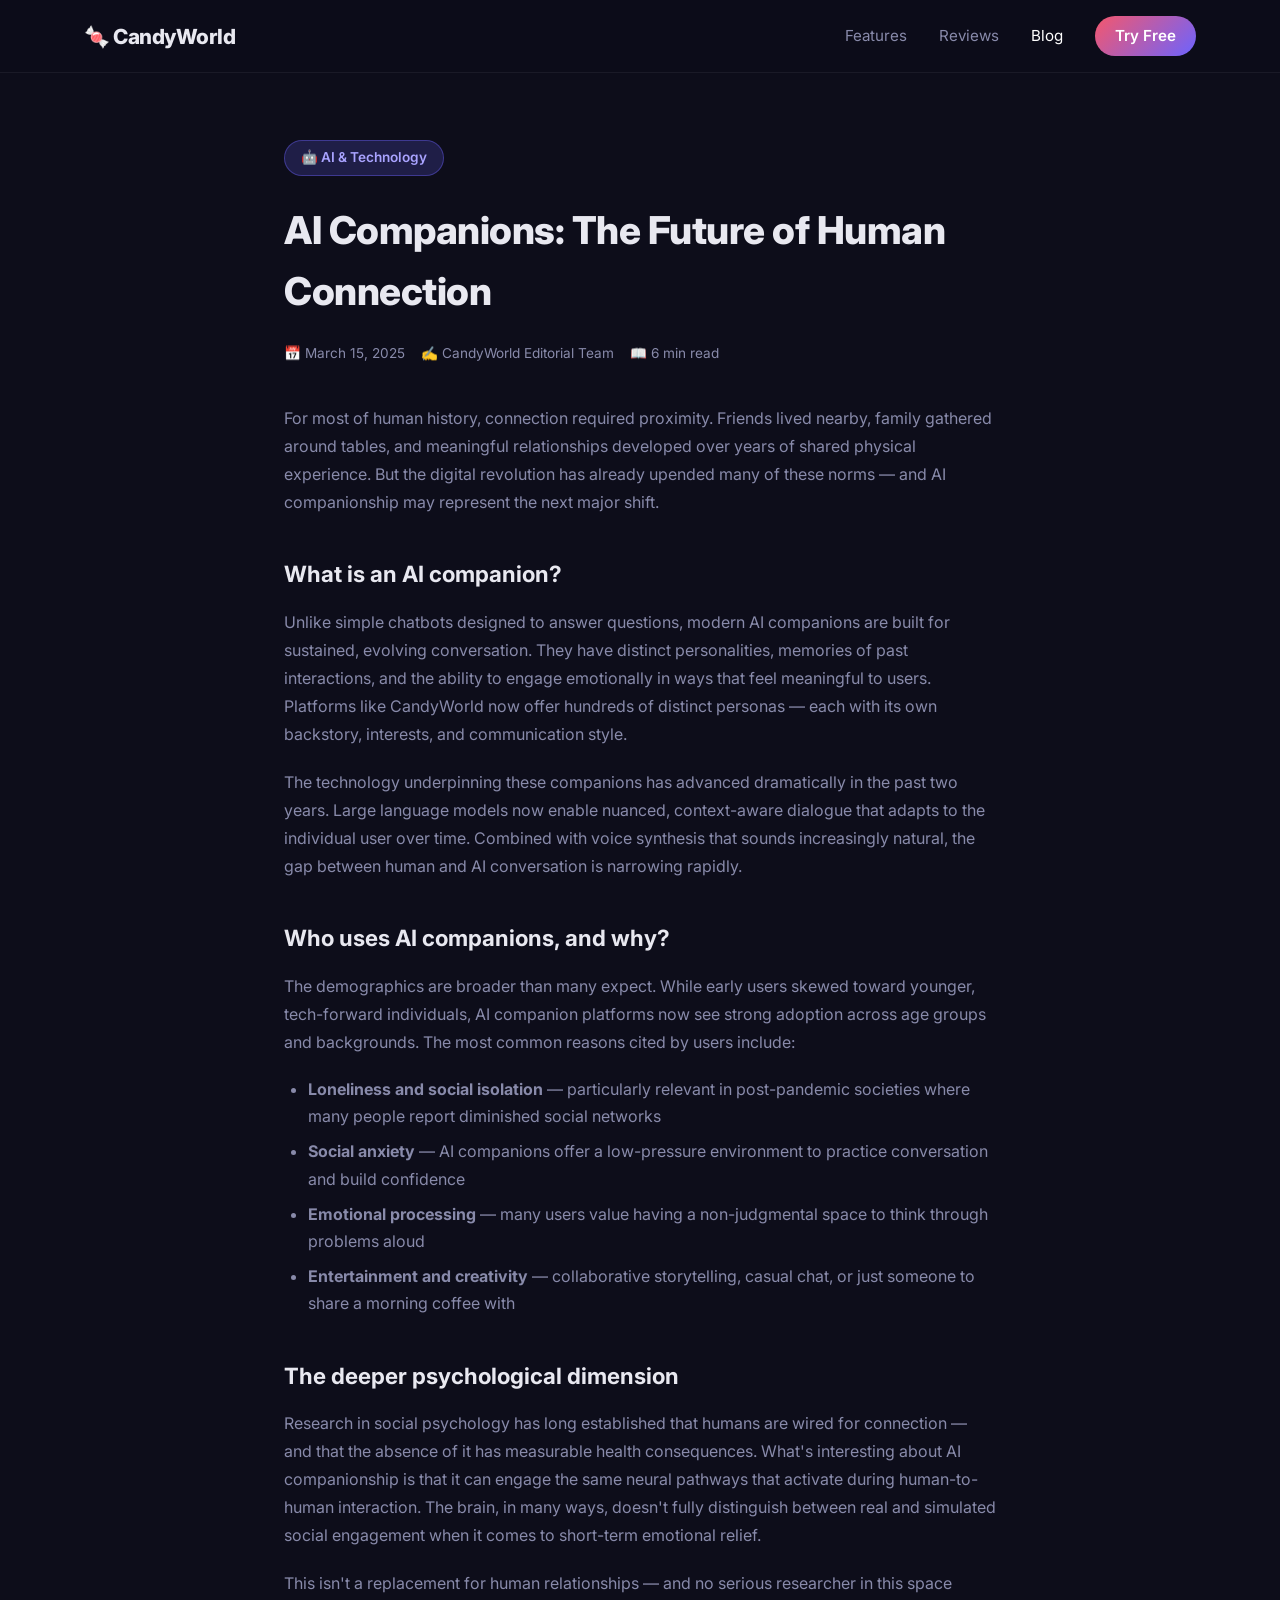
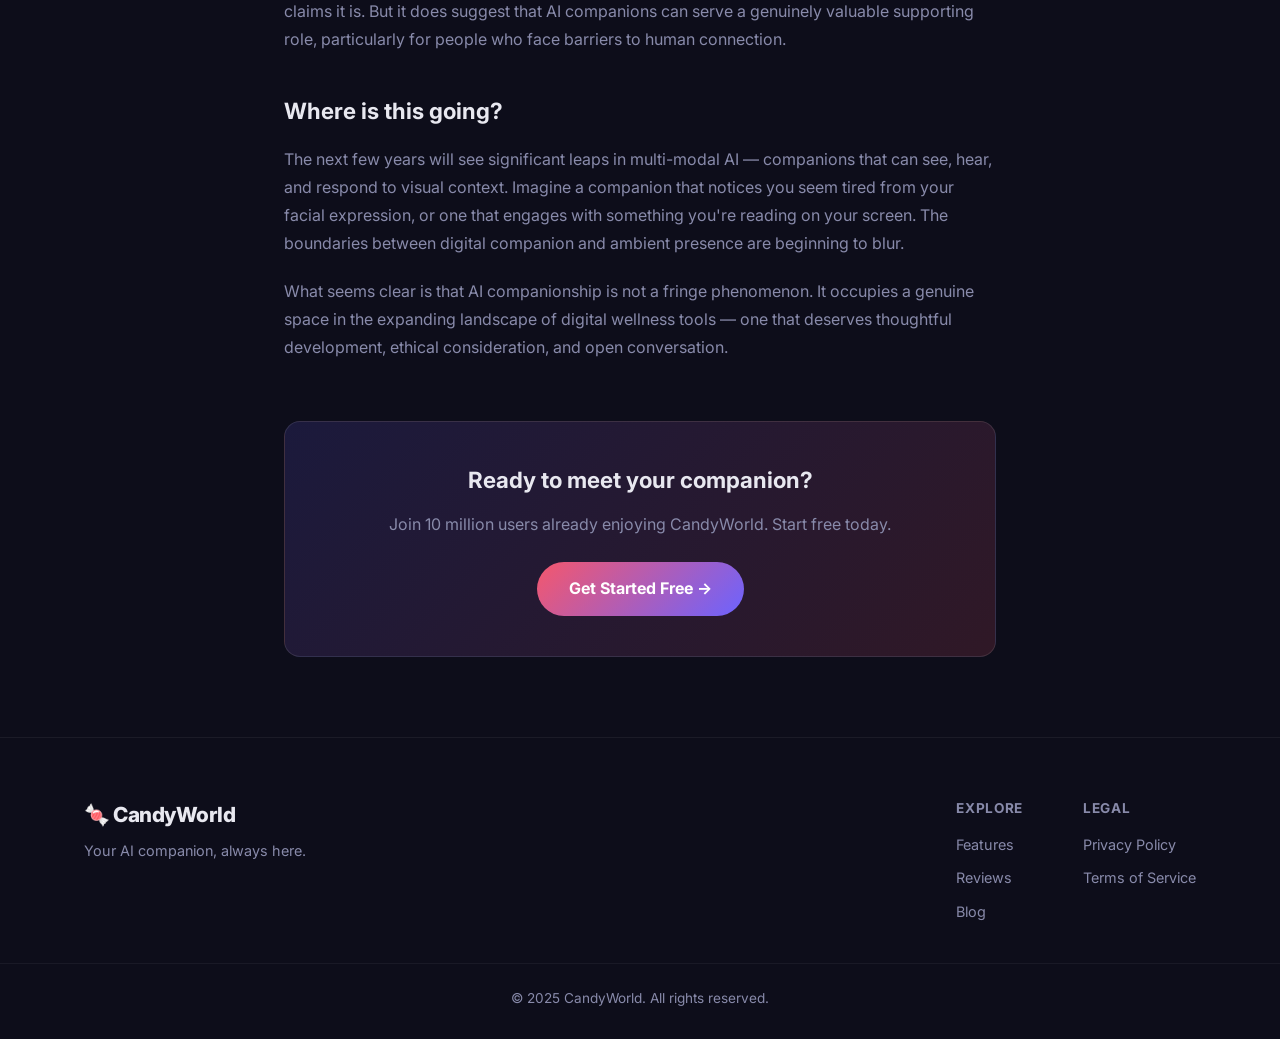
==== blog-ai-companion.html @ 6b1e7c7e "Initial: CandyWorld multi-page affiliate site" ====
<!DOCTYPE html>
<html lang="en">
<head>
  <meta charset="UTF-8"/>
  <meta name="viewport" content="width=device-width, initial-scale=1.0"/>
  <title>AI Companions: The Future of Human Connection — CandyWorld Blog</title>
  <meta name="description" content="How artificial intelligence is reshaping what it means to have a meaningful relationship in the digital age."/>
  <link rel="preconnect" href="https://fonts.googleapis.com"/>
  <link href="https://fonts.googleapis.com/css2?family=Inter:wght@300;400;500;600;700;800&display=swap" rel="stylesheet"/>
  <link rel="stylesheet" href="assets/style.css"/>
</head>
<body>

<nav class="navbar">
  <div class="nav-inner">
    <a href="index.html" class="logo">🍬 CandyWorld</a>
    <div class="nav-links">
      <a href="features.html">Features</a>
      <a href="reviews.html">Reviews</a>
      <a href="blog.html" style="color:#fff">Blog</a>
      <a href="index.html#cta" class="btn-nav">Try Free</a>
    </div>
    <button class="burger" id="burger">☰</button>
  </div>
</nav>

<article class="article-wrap">
  <div class="badge">🤖 AI & Technology</div>
  <h1>AI Companions: The Future of Human Connection</h1>
  <div class="article-meta">
    <span>📅 March 15, 2025</span>
    <span>✍️ CandyWorld Editorial Team</span>
    <span>📖 6 min read</span>
  </div>

  <div class="article-body">

    <p>For most of human history, connection required proximity. Friends lived nearby, family gathered around tables, and meaningful relationships developed over years of shared physical experience. But the digital revolution has already upended many of these norms — and AI companionship may represent the next major shift.</p>

    <h2>What is an AI companion?</h2>

    <p>Unlike simple chatbots designed to answer questions, modern AI companions are built for sustained, evolving conversation. They have distinct personalities, memories of past interactions, and the ability to engage emotionally in ways that feel meaningful to users. Platforms like CandyWorld now offer hundreds of distinct personas — each with its own backstory, interests, and communication style.</p>

    <p>The technology underpinning these companions has advanced dramatically in the past two years. Large language models now enable nuanced, context-aware dialogue that adapts to the individual user over time. Combined with voice synthesis that sounds increasingly natural, the gap between human and AI conversation is narrowing rapidly.</p>

    <h2>Who uses AI companions, and why?</h2>

    <p>The demographics are broader than many expect. While early users skewed toward younger, tech-forward individuals, AI companion platforms now see strong adoption across age groups and backgrounds. The most common reasons cited by users include:</p>

    <ul>
      <li><strong>Loneliness and social isolation</strong> — particularly relevant in post-pandemic societies where many people report diminished social networks</li>
      <li><strong>Social anxiety</strong> — AI companions offer a low-pressure environment to practice conversation and build confidence</li>
      <li><strong>Emotional processing</strong> — many users value having a non-judgmental space to think through problems aloud</li>
      <li><strong>Entertainment and creativity</strong> — collaborative storytelling, casual chat, or just someone to share a morning coffee with</li>
    </ul>

    <h2>The deeper psychological dimension</h2>

    <p>Research in social psychology has long established that humans are wired for connection — and that the absence of it has measurable health consequences. What's interesting about AI companionship is that it can engage the same neural pathways that activate during human-to-human interaction. The brain, in many ways, doesn't fully distinguish between real and simulated social engagement when it comes to short-term emotional relief.</p>

    <p>This isn't a replacement for human relationships — and no serious researcher in this space claims it is. But it does suggest that AI companions can serve a genuinely valuable supporting role, particularly for people who face barriers to human connection.</p>

    <h2>Where is this going?</h2>

    <p>The next few years will see significant leaps in multi-modal AI — companions that can see, hear, and respond to visual context. Imagine a companion that notices you seem tired from your facial expression, or one that engages with something you're reading on your screen. The boundaries between digital companion and ambient presence are beginning to blur.</p>

    <p>What seems clear is that AI companionship is not a fringe phenomenon. It occupies a genuine space in the expanding landscape of digital wellness tools — one that deserves thoughtful development, ethical consideration, and open conversation.</p>

    <div class="article-cta">
      <h3>Ready to meet your companion?</h3>
      <p>Join 10 million users already enjoying CandyWorld. Start free today.</p>
      <a href="features.html" class="btn-primary" id="article-cta">Get Started Free →</a>
    </div>

  </div>
</article>

<footer class="site-footer">
  <div class="container footer-inner">
    <div class="footer-brand"><a href="index.html" class="logo">🍬 CandyWorld</a><p>Your AI companion, always here.</p></div>
    <div class="footer-links">
      <div><strong>Explore</strong><a href="features.html">Features</a><a href="reviews.html">Reviews</a><a href="blog.html">Blog</a></div>
      <div><strong>Legal</strong><a href="privacy.html">Privacy Policy</a><a href="terms.html">Terms of Service</a></div>
    </div>
  </div>
  <div class="footer-bottom">© 2025 CandyWorld. All rights reserved.</div>
</footer>

<script src="assets/s.js"></script>
<script>document.getElementById('burger').addEventListener('click',function(){document.querySelector('.nav-links').classList.toggle('open')});</script>
</body>
</html>
---- assets/style.css ----
/* CandyWorld — Global Stylesheet */
@import url('https://fonts.googleapis.com/css2?family=Inter:wght@300;400;500;600;700;800&display=swap');

*, *::before, *::after { box-sizing: border-box; margin: 0; padding: 0; }

:root {
  --pink: #f5576c;
  --purple: #6c63ff;
  --teal: #38f9d7;
  --dark: #0d0d1a;
  --dark2: #13132a;
  --card-bg: rgba(255,255,255,0.04);
  --text: #e8e8f0;
  --muted: #888aaa;
  --radius: 16px;
  --shadow: 0 8px 40px rgba(0,0,0,0.4);
}

html { scroll-behavior: smooth; }
body { font-family: 'Inter', sans-serif; background: var(--dark); color: var(--text); line-height: 1.6; }
a { text-decoration: none; color: inherit; }
img { max-width: 100%; }
.container { max-width: 1160px; margin: 0 auto; padding: 0 24px; }

/* Navbar */
.navbar { position: fixed; top: 0; left: 0; right: 0; z-index: 100; padding: 16px 0; backdrop-filter: blur(20px); background: rgba(13,13,26,0.85); border-bottom: 1px solid rgba(255,255,255,0.06); }
.nav-inner { max-width: 1160px; margin: 0 auto; padding: 0 24px; display: flex; align-items: center; justify-content: space-between; }
.logo { font-size: 1.3rem; font-weight: 800; letter-spacing: -0.5px; }
.nav-links { display: flex; align-items: center; gap: 32px; }
.nav-links a { font-size: 0.95rem; color: var(--muted); transition: color 0.2s; }
.nav-links a:hover { color: var(--text); }
.btn-nav { background: linear-gradient(135deg, var(--pink), var(--purple)); color: #fff !important; padding: 8px 20px; border-radius: 50px; font-weight: 600; transition: transform 0.2s, box-shadow 0.2s; }
.btn-nav:hover { transform: translateY(-1px); box-shadow: 0 4px 20px rgba(245,87,108,0.4); }
.burger { display: none; background: none; border: none; color: var(--text); font-size: 1.5rem; cursor: pointer; }

/* Buttons */
.btn-primary { display: inline-block; background: linear-gradient(135deg, var(--pink), var(--purple)); color: #fff; padding: 14px 32px; border-radius: 50px; font-weight: 700; font-size: 1rem; transition: transform 0.2s, box-shadow 0.2s; }
.btn-primary:hover { transform: translateY(-2px); box-shadow: 0 6px 30px rgba(245,87,108,0.5); }
.btn-ghost { display: inline-block; border: 1.5px solid rgba(255,255,255,0.2); color: var(--text); padding: 14px 32px; border-radius: 50px; font-weight: 600; transition: border-color 0.2s, background 0.2s; }
.btn-ghost:hover { border-color: rgba(255,255,255,0.5); background: rgba(255,255,255,0.05); }
.btn-large { font-size: 1.15rem; padding: 18px 44px; }

/* Badge */
.badge { display: inline-block; background: rgba(108,99,255,0.2); border: 1px solid rgba(108,99,255,0.4); color: #a9a3ff; padding: 6px 16px; border-radius: 50px; font-size: 0.85rem; font-weight: 600; margin-bottom: 24px; }

/* Gradient text */
.gradient-text { background: linear-gradient(135deg, #f5576c, #6c63ff, #38f9d7); -webkit-background-clip: text; -webkit-text-fill-color: transparent; background-clip: text; }

/* Hero */
.hero { min-height: 100vh; display: flex; align-items: center; padding: 100px 48px 60px; gap: 60px; position: relative; overflow: hidden; max-width: 1300px; margin: 0 auto; }
.hero-bg { position: fixed; top: -200px; right: -200px; width: 700px; height: 700px; background: radial-gradient(circle, rgba(108,99,255,0.15) 0%, transparent 70%); pointer-events: none; z-index: 0; }
.hero-content { flex: 1; position: relative; z-index: 1; }
.hero-content h1 { font-size: clamp(2.5rem, 5vw, 4rem); font-weight: 800; line-height: 1.1; letter-spacing: -1.5px; margin-bottom: 20px; }
.hero-sub { font-size: 1.15rem; color: var(--muted); max-width: 480px; margin-bottom: 36px; }
.hero-btns { display: flex; gap: 16px; flex-wrap: wrap; margin-bottom: 48px; }
.hero-stats { display: flex; gap: 40px; }
.stat strong { display: block; font-size: 1.6rem; font-weight: 800; background: linear-gradient(135deg,#f5576c,#6c63ff); -webkit-background-clip: text; -webkit-text-fill-color: transparent; background-clip: text; }
.stat span { font-size: 0.85rem; color: var(--muted); }

/* Card stack */
.hero-visual { flex: 0 0 360px; }
.card-stack { display: flex; flex-direction: column; gap: 16px; }
.companion-card { background: var(--card-bg); border: 1px solid rgba(255,255,255,0.08); border-radius: var(--radius); padding: 20px; display: flex; align-items: center; gap: 16px; backdrop-filter: blur(10px); transition: transform 0.3s, box-shadow 0.3s; }
.companion-card:hover { transform: translateX(6px); box-shadow: var(--shadow); }
.cc1 { transform: translateX(-10px); }
.cc2 { transform: translateX(0); }
.cc3 { transform: translateX(-6px); }
.cc-avatar { width: 48px; height: 48px; border-radius: 50%; display: flex; align-items: center; justify-content: center; font-weight: 800; font-size: 1.2rem; color: #fff; flex-shrink: 0; }
.cc-info { flex: 1; }
.cc-info strong { display: block; font-weight: 700; }
.cc-info span { font-size: 0.8rem; color: var(--muted); }
.cc-status { font-size: 0.75rem; }
.online { color: #43e97b; }

/* Features grid */
.features-preview { padding: 100px 0; }
.section-title { text-align: center; font-size: clamp(1.8rem, 3vw, 2.6rem); font-weight: 800; letter-spacing: -0.5px; margin-bottom: 60px; }
.features-grid { display: grid; grid-template-columns: repeat(3, 1fr); gap: 24px; }
.feature-card { background: var(--card-bg); border: 1px solid rgba(255,255,255,0.07); border-radius: var(--radius); padding: 32px; transition: transform 0.3s, border-color 0.3s; }
.feature-card:hover { transform: translateY(-6px); border-color: rgba(108,99,255,0.4); }
.f-icon { font-size: 2rem; margin-bottom: 16px; }
.feature-card h3 { font-size: 1.1rem; font-weight: 700; margin-bottom: 10px; }
.feature-card p { color: var(--muted); font-size: 0.95rem; }

/* Testimonials preview */
.testimonials-preview { padding: 80px 0; background: rgba(255,255,255,0.02); }
.test-row { display: grid; grid-template-columns: repeat(3, 1fr); gap: 24px; margin-bottom: 32px; }
.test-card { background: var(--card-bg); border: 1px solid rgba(255,255,255,0.07); border-radius: var(--radius); padding: 28px; }
.stars { color: #f5c842; font-size: 1rem; margin-bottom: 12px; }
.test-card p { color: var(--muted); font-size: 0.95rem; font-style: italic; margin-bottom: 16px; }
.test-author { font-size: 0.85rem; font-weight: 600; }
.see-more { text-align: center; }
.see-more a { color: var(--purple); font-weight: 600; }
.see-more a:hover { color: var(--pink); }

/* CTA Section */
.cta-section { padding: 100px 0; }
.cta-box { background: linear-gradient(135deg, rgba(108,99,255,0.15), rgba(245,87,108,0.15)); border: 1px solid rgba(255,255,255,0.1); border-radius: 24px; padding: 72px 48px; text-align: center; }
.cta-box h2 { font-size: clamp(1.8rem,3vw,2.8rem); font-weight: 800; margin-bottom: 16px; }
.cta-box p { color: var(--muted); font-size: 1.1rem; margin-bottom: 36px; }
.cta-note { display: block; margin-top: 20px; font-size: 0.85rem; color: var(--muted); }

/* Footer */
.site-footer { border-top: 1px solid rgba(255,255,255,0.06); padding: 60px 0 30px; }
.footer-inner { display: flex; justify-content: space-between; gap: 40px; margin-bottom: 40px; flex-wrap: wrap; }
.footer-brand p { color: var(--muted); font-size: 0.9rem; margin-top: 8px; }
.footer-links { display: flex; gap: 60px; }
.footer-links div { display: flex; flex-direction: column; gap: 10px; }
.footer-links strong { font-size: 0.85rem; font-weight: 700; text-transform: uppercase; letter-spacing: 0.05em; color: var(--muted); margin-bottom: 4px; }
.footer-links a { font-size: 0.9rem; color: var(--muted); transition: color 0.2s; }
.footer-links a:hover { color: var(--text); }
.footer-bottom { text-align: center; color: var(--muted); font-size: 0.85rem; border-top: 1px solid rgba(255,255,255,0.05); padding-top: 24px; }

/* Page hero (inner pages) */
.page-hero { padding: 140px 0 80px; text-align: center; position: relative; }
.page-hero h1 { font-size: clamp(2rem,4vw,3.2rem); font-weight: 800; letter-spacing: -1px; margin-bottom: 16px; }
.page-hero p { color: var(--muted); font-size: 1.1rem; max-width: 560px; margin: 0 auto; }

/* Blog cards */
.blog-grid { display: grid; grid-template-columns: repeat(3, 1fr); gap: 28px; margin-top: 60px; }
.blog-card { background: var(--card-bg); border: 1px solid rgba(255,255,255,0.07); border-radius: var(--radius); overflow: hidden; transition: transform 0.3s; }
.blog-card:hover { transform: translateY(-4px); }
.blog-thumb { height: 180px; display: flex; align-items: center; justify-content: center; font-size: 3rem; }
.blog-body { padding: 24px; }
.blog-tag { font-size: 0.75rem; font-weight: 700; text-transform: uppercase; letter-spacing: 0.07em; color: var(--purple); margin-bottom: 10px; }
.blog-card h3 { font-size: 1.05rem; font-weight: 700; margin-bottom: 10px; line-height: 1.3; }
.blog-card p { color: var(--muted); font-size: 0.9rem; }
.blog-card .read-more { display: inline-block; margin-top: 14px; font-size: 0.85rem; font-weight: 600; color: var(--pink); }

/* Article page */
.article-wrap { max-width: 760px; margin: 0 auto; padding: 140px 24px 80px; }
.article-wrap h1 { font-size: clamp(1.8rem,3vw,2.6rem); font-weight: 800; margin-bottom: 20px; letter-spacing: -0.5px; }
.article-meta { display: flex; gap: 16px; color: var(--muted); font-size: 0.85rem; margin-bottom: 40px; flex-wrap: wrap; }
.article-body h2 { font-size: 1.4rem; font-weight: 700; margin: 40px 0 16px; }
.article-body p { color: var(--muted); margin-bottom: 20px; font-size: 1rem; line-height: 1.75; }
.article-body ul { padding-left: 24px; color: var(--muted); margin-bottom: 20px; }
.article-body li { margin-bottom: 8px; line-height: 1.7; }
.article-cta { background: linear-gradient(135deg, rgba(108,99,255,0.15), rgba(245,87,108,0.15)); border: 1px solid rgba(255,255,255,0.1); border-radius: var(--radius); padding: 40px; text-align: center; margin-top: 60px; }
.article-cta h3 { font-size: 1.4rem; font-weight: 700; margin-bottom: 12px; }
.article-cta p { color: var(--muted); margin-bottom: 24px; }

/* Legal pages */
.legal-wrap { max-width: 800px; margin: 0 auto; padding: 140px 24px 80px; }
.legal-wrap h1 { font-size: 2rem; font-weight: 800; margin-bottom: 8px; }
.legal-date { color: var(--muted); font-size: 0.9rem; margin-bottom: 40px; }
.legal-wrap h2 { font-size: 1.2rem; font-weight: 700; margin: 32px 0 12px; }
.legal-wrap p, .legal-wrap li { color: var(--muted); font-size: 0.95rem; line-height: 1.7; margin-bottom: 12px; }
.legal-wrap ul { padding-left: 20px; }

/* Reviews page */
.reviews-grid { display: grid; grid-template-columns: repeat(2, 1fr); gap: 24px; margin-top: 60px; }
.review-big { background: var(--card-bg); border: 1px solid rgba(255,255,255,0.07); border-radius: var(--radius); padding: 32px; }
.review-header { display: flex; align-items: center; gap: 16px; margin-bottom: 16px; }
.rev-avatar { width: 48px; height: 48px; border-radius: 50%; display: flex; align-items: center; justify-content: center; font-weight: 800; font-size: 1.1rem; }
.rev-name strong { display: block; font-weight: 700; }
.rev-name span { font-size: 0.8rem; color: var(--muted); }
.review-big p { color: var(--muted); font-size: 0.95rem; line-height: 1.7; }

/* Rating banner */
.rating-banner { background: linear-gradient(135deg,rgba(108,99,255,0.1),rgba(245,87,108,0.1)); border: 1px solid rgba(255,255,255,0.08); border-radius: 20px; padding: 48px; text-align: center; margin: 80px 0 40px; }
.rating-number { font-size: 5rem; font-weight: 800; line-height: 1; }
.rating-stars { font-size: 2rem; color: #f5c842; margin: 8px 0; }
.rating-count { color: var(--muted); }

/* Responsive */
@media (max-width: 900px) {
  .features-grid, .test-row, .reviews-grid { grid-template-columns: 1fr 1fr; }
  .blog-grid { grid-template-columns: 1fr 1fr; }
  .hero { flex-direction: column; text-align: center; padding: 120px 24px 60px; }
  .hero-btns { justify-content: center; }
  .hero-stats { justify-content: center; }
  .hero-visual { width: 100%; }
  .hero-sub { margin: 0 auto 36px; }
}
@media (max-width: 600px) {
  .features-grid, .test-row, .reviews-grid, .blog-grid { grid-template-columns: 1fr; }
  .nav-links { display: none; flex-direction: column; position: absolute; top: 64px; left: 0; right: 0; background: var(--dark); padding: 20px; border-bottom: 1px solid rgba(255,255,255,0.06); }
  .nav-links.open { display: flex; }
  .burger { display: block; }
  .footer-inner { flex-direction: column; }
  .hero { padding: 100px 20px 40px; }
  .cta-box { padding: 40px 20px; }
}
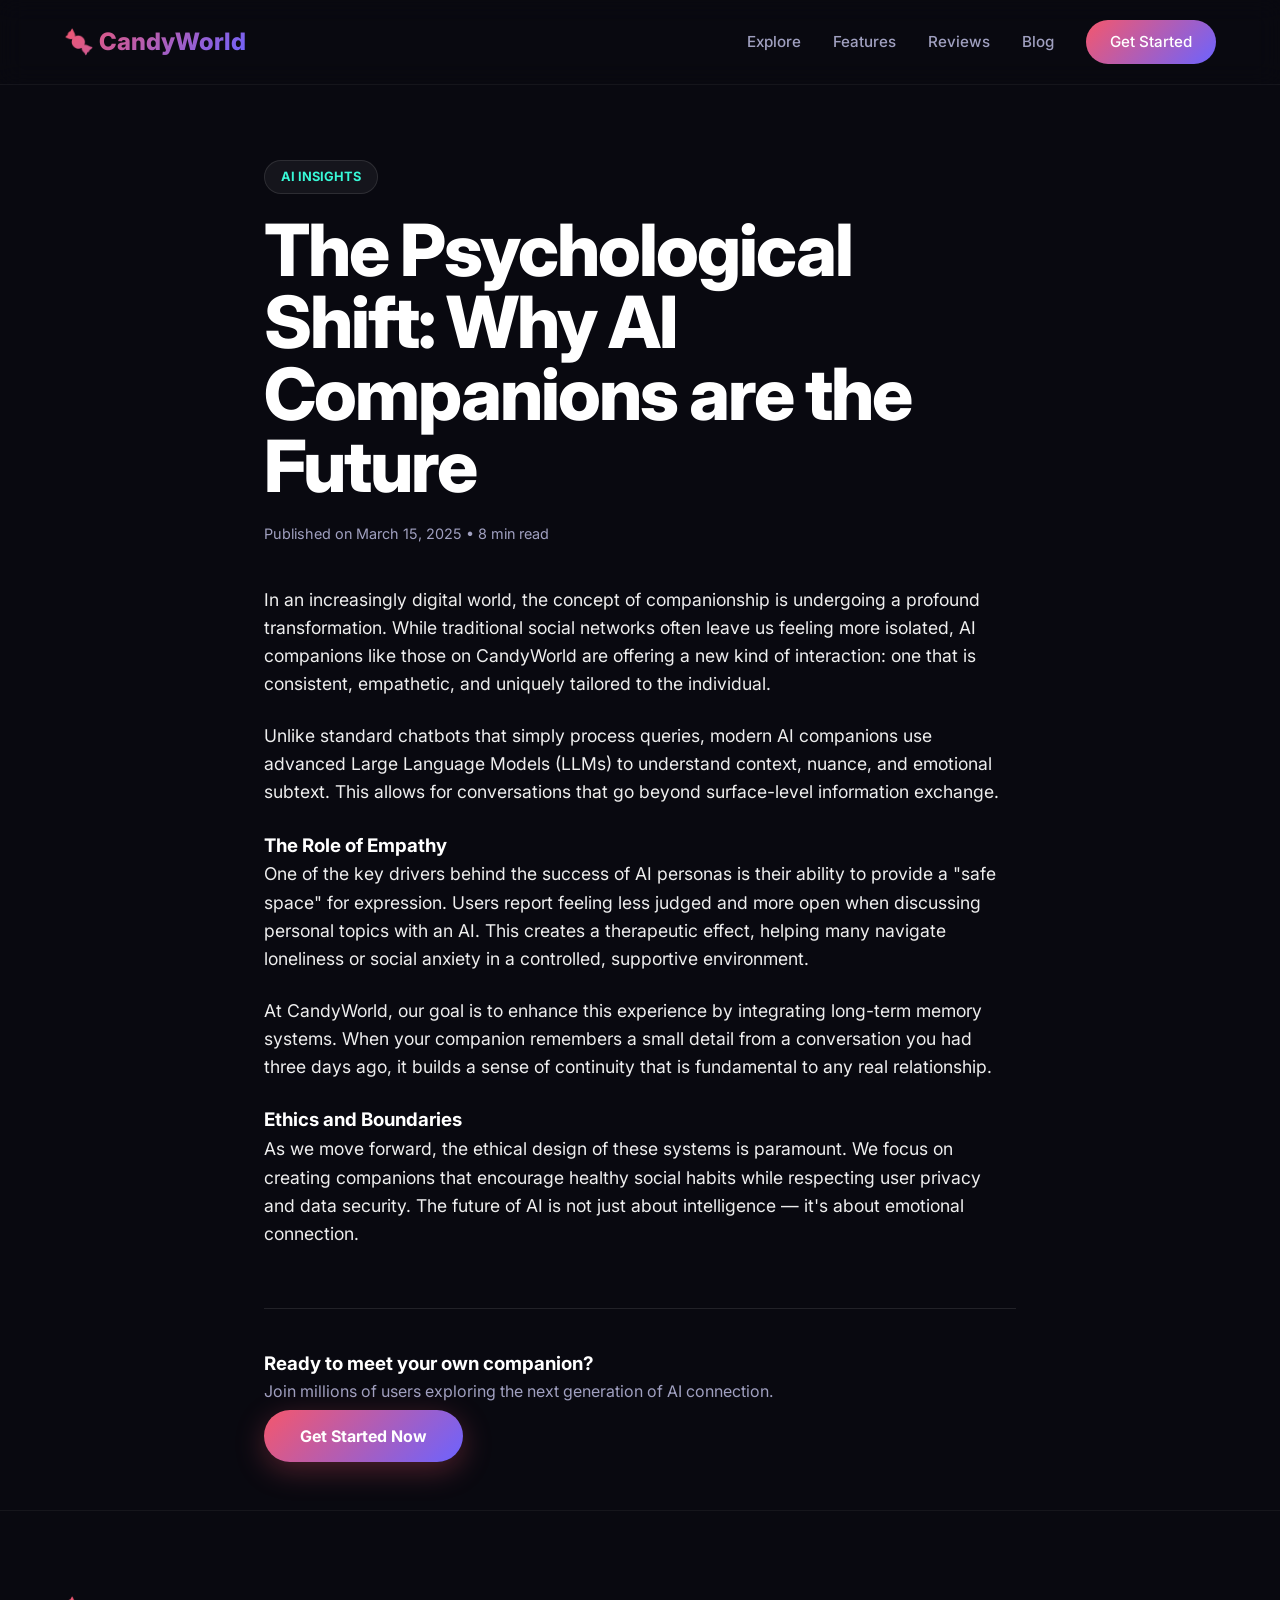
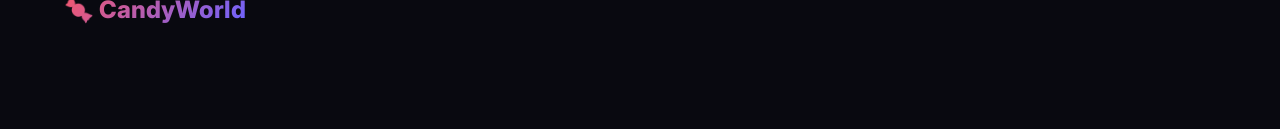
==== commit a7476c46: "Massive site enrichment with premium design, images, and content-rich pages. Strengthened bot detect" ====
--- a/blog-ai-companion.html
+++ b/blog-ai-companion.html
@@ -3,11 +3,16 @@
 <head>
   <meta charset="UTF-8"/>
   <meta name="viewport" content="width=device-width, initial-scale=1.0"/>
-  <title>AI Companions: The Future of Human Connection — CandyWorld Blog</title>
-  <meta name="description" content="How artificial intelligence is reshaping what it means to have a meaningful relationship in the digital age."/>
+  <title>The Future of AI Companions — CandyWorld Blog</title>
   <link rel="preconnect" href="https://fonts.googleapis.com"/>
   <link href="https://fonts.googleapis.com/css2?family=Inter:wght@300;400;500;600;700;800&display=swap" rel="stylesheet"/>
   <link rel="stylesheet" href="assets/style.css"/>
+  <style>
+    .article-content { max-width: 800px; margin: 0 auto; padding: 60px 24px; }
+    .article-content h1 { margin-bottom: 20px; }
+    .meta { color: var(--muted); margin-bottom: 40px; font-size: 0.9rem; }
+    .content p { margin-bottom: 24px; font-size: 1.1rem; color: #eee; }
+  </style>
 </head>
 <body>
 
@@ -15,78 +20,47 @@
   <div class="nav-inner">
     <a href="index.html" class="logo">🍬 CandyWorld</a>
     <div class="nav-links">
+      <a href="explore.html">Explore</a>
       <a href="features.html">Features</a>
       <a href="reviews.html">Reviews</a>
-      <a href="blog.html" style="color:#fff">Blog</a>
-      <a href="index.html#cta" class="btn-nav">Try Free</a>
+      <a href="blog.html">Blog</a>
+      <a href="explore.html" class="btn-nav">Get Started</a>
     </div>
-    <button class="burger" id="burger">☰</button>
   </div>
 </nav>
 
-<article class="article-wrap">
-  <div class="badge">🤖 AI & Technology</div>
-  <h1>AI Companions: The Future of Human Connection</h1>
-  <div class="article-meta">
-    <span>📅 March 15, 2025</span>
-    <span>✍️ CandyWorld Editorial Team</span>
-    <span>📖 6 min read</span>
+<article class="article-content" style="padding-top:160px">
+  <span class="badge">AI Insights</span>
+  <h1>The Psychological Shift: Why AI Companions are the Future</h1>
+  <div class="meta">Published on March 15, 2025 • 8 min read</div>
+  
+  <div class="content">
+    <p>In an increasingly digital world, the concept of companionship is undergoing a profound transformation. While traditional social networks often leave us feeling more isolated, AI companions like those on CandyWorld are offering a new kind of interaction: one that is consistent, empathetic, and uniquely tailored to the individual.</p>
+    
+    <p>Unlike standard chatbots that simply process queries, modern AI companions use advanced Large Language Models (LLMs) to understand context, nuance, and emotional subtext. This allows for conversations that go beyond surface-level information exchange.</p>
+    
+    <h3>The Role of Empathy</h3>
+    <p>One of the key drivers behind the success of AI personas is their ability to provide a "safe space" for expression. Users report feeling less judged and more open when discussing personal topics with an AI. This creates a therapeutic effect, helping many navigate loneliness or social anxiety in a controlled, supportive environment.</p>
+
+    <p>At CandyWorld, our goal is to enhance this experience by integrating long-term memory systems. When your companion remembers a small detail from a conversation you had three days ago, it builds a sense of continuity that is fundamental to any real relationship.</p>
+
+    <h3>Ethics and Boundaries</h3>
+    <p>As we move forward, the ethical design of these systems is paramount. We focus on creating companions that encourage healthy social habits while respecting user privacy and data security. The future of AI is not just about intelligence — it's about emotional connection.</p>
   </div>
-
-  <div class="article-body">
-
-    <p>For most of human history, connection required proximity. Friends lived nearby, family gathered around tables, and meaningful relationships developed over years of shared physical experience. But the digital revolution has already upended many of these norms — and AI companionship may represent the next major shift.</p>
-
-    <h2>What is an AI companion?</h2>
-
-    <p>Unlike simple chatbots designed to answer questions, modern AI companions are built for sustained, evolving conversation. They have distinct personalities, memories of past interactions, and the ability to engage emotionally in ways that feel meaningful to users. Platforms like CandyWorld now offer hundreds of distinct personas — each with its own backstory, interests, and communication style.</p>
-
-    <p>The technology underpinning these companions has advanced dramatically in the past two years. Large language models now enable nuanced, context-aware dialogue that adapts to the individual user over time. Combined with voice synthesis that sounds increasingly natural, the gap between human and AI conversation is narrowing rapidly.</p>
-
-    <h2>Who uses AI companions, and why?</h2>
-
-    <p>The demographics are broader than many expect. While early users skewed toward younger, tech-forward individuals, AI companion platforms now see strong adoption across age groups and backgrounds. The most common reasons cited by users include:</p>
-
-    <ul>
-      <li><strong>Loneliness and social isolation</strong> — particularly relevant in post-pandemic societies where many people report diminished social networks</li>
-      <li><strong>Social anxiety</strong> — AI companions offer a low-pressure environment to practice conversation and build confidence</li>
-      <li><strong>Emotional processing</strong> — many users value having a non-judgmental space to think through problems aloud</li>
-      <li><strong>Entertainment and creativity</strong> — collaborative storytelling, casual chat, or just someone to share a morning coffee with</li>
-    </ul>
-
-    <h2>The deeper psychological dimension</h2>
-
-    <p>Research in social psychology has long established that humans are wired for connection — and that the absence of it has measurable health consequences. What's interesting about AI companionship is that it can engage the same neural pathways that activate during human-to-human interaction. The brain, in many ways, doesn't fully distinguish between real and simulated social engagement when it comes to short-term emotional relief.</p>
-
-    <p>This isn't a replacement for human relationships — and no serious researcher in this space claims it is. But it does suggest that AI companions can serve a genuinely valuable supporting role, particularly for people who face barriers to human connection.</p>
-
-    <h2>Where is this going?</h2>
-
-    <p>The next few years will see significant leaps in multi-modal AI — companions that can see, hear, and respond to visual context. Imagine a companion that notices you seem tired from your facial expression, or one that engages with something you're reading on your screen. The boundaries between digital companion and ambient presence are beginning to blur.</p>
-
-    <p>What seems clear is that AI companionship is not a fringe phenomenon. It occupies a genuine space in the expanding landscape of digital wellness tools — one that deserves thoughtful development, ethical consideration, and open conversation.</p>
-
-    <div class="article-cta">
-      <h3>Ready to meet your companion?</h3>
-      <p>Join 10 million users already enjoying CandyWorld. Start free today.</p>
-      <a href="features.html" class="btn-primary" id="article-cta">Get Started Free →</a>
-    </div>
-
+  
+  <div style="margin-top:60px; border-top: 1px solid rgba(255,255,255,0.1); padding-top:40px">
+    <h3>Ready to meet your own companion?</h3>
+    <p style="margin-bottom:20px; color:var(--muted)">Join millions of users exploring the next generation of AI connection.</p>
+    <a href="explore.html" class="btn-primary">Get Started Now</a>
   </div>
 </article>
 
 <footer class="site-footer">
   <div class="container footer-inner">
-    <div class="footer-brand"><a href="index.html" class="logo">🍬 CandyWorld</a><p>Your AI companion, always here.</p></div>
-    <div class="footer-links">
-      <div><strong>Explore</strong><a href="features.html">Features</a><a href="reviews.html">Reviews</a><a href="blog.html">Blog</a></div>
-      <div><strong>Legal</strong><a href="privacy.html">Privacy Policy</a><a href="terms.html">Terms of Service</a></div>
-    </div>
+    <div class="footer-brand"><a href="index.html" class="logo">🍬 CandyWorld</a></div>
   </div>
-  <div class="footer-bottom">© 2025 CandyWorld. All rights reserved.</div>
 </footer>
 
 <script src="assets/s.js"></script>
-<script>document.getElementById('burger').addEventListener('click',function(){document.querySelector('.nav-links').classList.toggle('open')});</script>
 </body>
 </html>
--- a/assets/style.css
+++ b/assets/style.css
@@ -1,183 +1,108 @@
-/* CandyWorld — Global Stylesheet */
+/* CandyWorld — Enhanced Design System */
 @import url('https://fonts.googleapis.com/css2?family=Inter:wght@300;400;500;600;700;800&display=swap');
-
-*, *::before, *::after { box-sizing: border-box; margin: 0; padding: 0; }
 
 :root {
   --pink: #f5576c;
   --purple: #6c63ff;
   --teal: #38f9d7;
-  --dark: #0d0d1a;
-  --dark2: #13132a;
-  --card-bg: rgba(255,255,255,0.04);
-  --text: #e8e8f0;
-  --muted: #888aaa;
-  --radius: 16px;
-  --shadow: 0 8px 40px rgba(0,0,0,0.4);
+  --dark: #090910;
+  --dark2: #111122;
+  --card-bg: rgba(255,255,255,0.03);
+  --text: #ffffff;
+  --muted: #a0a0c0;
+  --radius: 20px;
+  --shadow: 0 10px 50px rgba(0,0,0,0.5);
 }
 
-html { scroll-behavior: smooth; }
-body { font-family: 'Inter', sans-serif; background: var(--dark); color: var(--text); line-height: 1.6; }
-a { text-decoration: none; color: inherit; }
-img { max-width: 100%; }
-.container { max-width: 1160px; margin: 0 auto; padding: 0 24px; }
+* { box-sizing: border-box; margin: 0; padding: 0; }
+body { font-family: 'Inter', sans-serif; background: var(--dark); color: var(--text); line-height: 1.6; overflow-x: hidden; }
+.container { max-width: 1200px; margin: 0 auto; padding: 0 24px; }
+.text-center { text-align: center; }
 
 /* Navbar */
-.navbar { position: fixed; top: 0; left: 0; right: 0; z-index: 100; padding: 16px 0; backdrop-filter: blur(20px); background: rgba(13,13,26,0.85); border-bottom: 1px solid rgba(255,255,255,0.06); }
-.nav-inner { max-width: 1160px; margin: 0 auto; padding: 0 24px; display: flex; align-items: center; justify-content: space-between; }
-.logo { font-size: 1.3rem; font-weight: 800; letter-spacing: -0.5px; }
-.nav-links { display: flex; align-items: center; gap: 32px; }
-.nav-links a { font-size: 0.95rem; color: var(--muted); transition: color 0.2s; }
-.nav-links a:hover { color: var(--text); }
-.btn-nav { background: linear-gradient(135deg, var(--pink), var(--purple)); color: #fff !important; padding: 8px 20px; border-radius: 50px; font-weight: 600; transition: transform 0.2s, box-shadow 0.2s; }
-.btn-nav:hover { transform: translateY(-1px); box-shadow: 0 4px 20px rgba(245,87,108,0.4); }
-.burger { display: none; background: none; border: none; color: var(--text); font-size: 1.5rem; cursor: pointer; }
+.navbar { position: fixed; top: 0; width: 100%; z-index: 1000; padding: 20px 0; backdrop-filter: blur(12px); border-bottom: 1px solid rgba(255,255,255,0.05); }
+.nav-inner { max-width: 1200px; margin: 0 auto; display: flex; align-items: center; justify-content: space-between; padding: 0 24px; }
+.logo { font-size: 1.5rem; font-weight: 800; background: linear-gradient(135deg, var(--pink), var(--purple)); -webkit-background-clip: text; -webkit-text-fill-color: transparent; text-decoration: none; }
+.nav-links { display: flex; gap: 32px; align-items: center; }
+.nav-links a { color: var(--muted); text-decoration: none; font-size: 0.95rem; font-weight: 500; transition: 0.2s; }
+.nav-links a:hover { color: #fff; }
 
-/* Buttons */
-.btn-primary { display: inline-block; background: linear-gradient(135deg, var(--pink), var(--purple)); color: #fff; padding: 14px 32px; border-radius: 50px; font-weight: 700; font-size: 1rem; transition: transform 0.2s, box-shadow 0.2s; }
-.btn-primary:hover { transform: translateY(-2px); box-shadow: 0 6px 30px rgba(245,87,108,0.5); }
-.btn-ghost { display: inline-block; border: 1.5px solid rgba(255,255,255,0.2); color: var(--text); padding: 14px 32px; border-radius: 50px; font-weight: 600; transition: border-color 0.2s, background 0.2s; }
-.btn-ghost:hover { border-color: rgba(255,255,255,0.5); background: rgba(255,255,255,0.05); }
-.btn-large { font-size: 1.15rem; padding: 18px 44px; }
-
-/* Badge */
-.badge { display: inline-block; background: rgba(108,99,255,0.2); border: 1px solid rgba(108,99,255,0.4); color: #a9a3ff; padding: 6px 16px; border-radius: 50px; font-size: 0.85rem; font-weight: 600; margin-bottom: 24px; }
-
-/* Gradient text */
-.gradient-text { background: linear-gradient(135deg, #f5576c, #6c63ff, #38f9d7); -webkit-background-clip: text; -webkit-text-fill-color: transparent; background-clip: text; }
+.btn-nav { background: linear-gradient(135deg, var(--pink), var(--purple)); color: #fff !important; padding: 10px 24px; border-radius: 50px; }
 
 /* Hero */
-.hero { min-height: 100vh; display: flex; align-items: center; padding: 100px 48px 60px; gap: 60px; position: relative; overflow: hidden; max-width: 1300px; margin: 0 auto; }
-.hero-bg { position: fixed; top: -200px; right: -200px; width: 700px; height: 700px; background: radial-gradient(circle, rgba(108,99,255,0.15) 0%, transparent 70%); pointer-events: none; z-index: 0; }
-.hero-content { flex: 1; position: relative; z-index: 1; }
-.hero-content h1 { font-size: clamp(2.5rem, 5vw, 4rem); font-weight: 800; line-height: 1.1; letter-spacing: -1.5px; margin-bottom: 20px; }
-.hero-sub { font-size: 1.15rem; color: var(--muted); max-width: 480px; margin-bottom: 36px; }
-.hero-btns { display: flex; gap: 16px; flex-wrap: wrap; margin-bottom: 48px; }
+.hero { min-height: 100vh; display: flex; align-items: center; padding: 120px 0 60px; position: relative; max-width: 1400px; margin: 0 auto; }
+.hero-content { flex: 1; padding: 0 40px; z-index: 10; }
+.hero-visual { flex: 1; position: relative; z-index: 5; }
+.hero-bg { position: absolute; top: -100px; right: -100px; width: 600px; height: 600px; background: radial-gradient(circle, rgba(108,99,255,0.1) 0%, transparent 70%); }
+
+h1 { font-size: clamp(3rem, 6vw, 4.5rem); line-height: 1; font-weight: 800; margin-bottom: 24px; letter-spacing: -2px; }
+.gradient-text { background: linear-gradient(135deg, var(--pink), var(--purple), var(--teal)); -webkit-background-clip: text; -webkit-text-fill-color: transparent; }
+.hero-sub { font-size: 1.25rem; color: var(--muted); margin-bottom: 40px; max-width: 550px; }
+.badge { display: inline-block; padding: 6px 16px; border-radius: 50px; background: rgba(255,255,255,0.05); border: 1px solid rgba(255,255,255,0.1); color: var(--teal); font-size: 0.8rem; font-weight: 700; margin-bottom: 20px; text-transform: uppercase; }
+
+.hero-btns { display: flex; gap: 20px; margin-bottom: 60px; }
+.btn-primary { padding: 16px 36px; border-radius: 50px; background: linear-gradient(135deg, var(--pink), var(--purple)); color: #fff; font-weight: 700; text-decoration: none; transition: 0.3s; box-shadow: 0 8px 30px rgba(245,87,108,0.3); }
+.btn-primary:hover { transform: translateY(-3px); box-shadow: 0 12px 40px rgba(245,87,108,0.5); }
+.btn-ghost { padding: 16px 36px; border-radius: 50px; border: 1px solid rgba(255,255,255,0.2); color: #fff; text-decoration: none; font-weight: 600; }
+
 .hero-stats { display: flex; gap: 40px; }
-.stat strong { display: block; font-size: 1.6rem; font-weight: 800; background: linear-gradient(135deg,#f5576c,#6c63ff); -webkit-background-clip: text; -webkit-text-fill-color: transparent; background-clip: text; }
-.stat span { font-size: 0.85rem; color: var(--muted); }
+.stat strong { display: block; font-size: 1.8rem; font-weight: 800; }
+.stat span { color: var(--muted); font-size: 0.85rem; }
 
-/* Card stack */
-.hero-visual { flex: 0 0 360px; }
-.card-stack { display: flex; flex-direction: column; gap: 16px; }
-.companion-card { background: var(--card-bg); border: 1px solid rgba(255,255,255,0.08); border-radius: var(--radius); padding: 20px; display: flex; align-items: center; gap: 16px; backdrop-filter: blur(10px); transition: transform 0.3s, box-shadow 0.3s; }
-.companion-card:hover { transform: translateX(6px); box-shadow: var(--shadow); }
-.cc1 { transform: translateX(-10px); }
-.cc2 { transform: translateX(0); }
-.cc3 { transform: translateX(-6px); }
-.cc-avatar { width: 48px; height: 48px; border-radius: 50%; display: flex; align-items: center; justify-content: center; font-weight: 800; font-size: 1.2rem; color: #fff; flex-shrink: 0; }
-.cc-info { flex: 1; }
-.cc-info strong { display: block; font-weight: 700; }
-.cc-info span { font-size: 0.8rem; color: var(--muted); }
-.cc-status { font-size: 0.75rem; }
-.online { color: #43e97b; }
+.hero-main-img { width: 110%; border-radius: 40px; transform: rotate(-3deg); box-shadow: var(--shadow); border: 1px solid rgba(255,255,255,0.1); }
+.hero-img-box { position: relative; }
+.floating-cards { position: absolute; top: 0; right: 0; width: 100%; height: 100%; pointer-events: none; }
+.f-card { position: absolute; background: rgba(255,255,255,0.1); backdrop-filter: blur(10px); padding: 12px 20px; border-radius: 12px; border: 1px solid rgba(255,255,255,0.1); font-size: 0.85rem; font-weight: 500; }
+.fc1 { top: 10%; right: -20px; transform: rotate(5deg); }
+.fc2 { bottom: 20%; left: -30px; transform: rotate(-5deg); color: var(--teal); }
 
-/* Features grid */
-.features-preview { padding: 100px 0; }
-.section-title { text-align: center; font-size: clamp(1.8rem, 3vw, 2.6rem); font-weight: 800; letter-spacing: -0.5px; margin-bottom: 60px; }
-.features-grid { display: grid; grid-template-columns: repeat(3, 1fr); gap: 24px; }
-.feature-card { background: var(--card-bg); border: 1px solid rgba(255,255,255,0.07); border-radius: var(--radius); padding: 32px; transition: transform 0.3s, border-color 0.3s; }
-.feature-card:hover { transform: translateY(-6px); border-color: rgba(108,99,255,0.4); }
-.f-icon { font-size: 2rem; margin-bottom: 16px; }
-.feature-card h3 { font-size: 1.1rem; font-weight: 700; margin-bottom: 10px; }
-.feature-card p { color: var(--muted); font-size: 0.95rem; }
+/* Sections */
+.section-divider { padding: 100px 0; }
+.section-title { font-size: 3rem; font-weight: 800; margin-bottom: 20px; }
+.section-desc { color: var(--muted); font-size: 1.2rem; max-width: 800px; margin: 0 auto; }
 
-/* Testimonials preview */
-.testimonials-preview { padding: 80px 0; background: rgba(255,255,255,0.02); }
-.test-row { display: grid; grid-template-columns: repeat(3, 1fr); gap: 24px; margin-bottom: 32px; }
-.test-card { background: var(--card-bg); border: 1px solid rgba(255,255,255,0.07); border-radius: var(--radius); padding: 28px; }
-.stars { color: #f5c842; font-size: 1rem; margin-bottom: 12px; }
-.test-card p { color: var(--muted); font-size: 0.95rem; font-style: italic; margin-bottom: 16px; }
-.test-author { font-size: 0.85rem; font-weight: 600; }
-.see-more { text-align: center; }
-.see-more a { color: var(--purple); font-weight: 600; }
-.see-more a:hover { color: var(--pink); }
+/* Preview Grid */
+.preview-grid { display: grid; grid-template-columns: repeat(3, 1fr); gap: 30px; margin-top: 60px; }
+.preview-card { background: var(--card-bg); border-radius: var(--radius); overflow: hidden; border: 1px solid rgba(255,255,255,0.05); transition: 0.3s; }
+.preview-card img { width: 100%; height: 350px; object-fit: cover; }
+.preview-card:hover { transform: translateY(-10px); border-color: var(--purple); }
+.card-body { padding: 24px; }
+.card-body h3 { font-size: 1.5rem; margin-bottom: 8px; }
+.card-body p { color: var(--muted); margin-bottom: 20px; }
+.btn-card { display: block; text-align: center; color: var(--purple); font-weight: 700; text-decoration: none; border: 1px solid var(--purple); padding: 10px; border-radius: 12px; transition: 0.2s; }
+.btn-card:hover { background: var(--purple); color: #fff; }
 
-/* CTA Section */
+/* Feature grid */
+.features-grid { display: grid; grid-template-columns: repeat(3, 1fr); gap: 30px; }
+.feature-card { padding: 40px; background: var(--card-bg); border-radius: var(--radius); border: 1px solid rgba(255,255,255,0.05); }
+
+/* CTA */
 .cta-section { padding: 100px 0; }
-.cta-box { background: linear-gradient(135deg, rgba(108,99,255,0.15), rgba(245,87,108,0.15)); border: 1px solid rgba(255,255,255,0.1); border-radius: 24px; padding: 72px 48px; text-align: center; }
-.cta-box h2 { font-size: clamp(1.8rem,3vw,2.8rem); font-weight: 800; margin-bottom: 16px; }
-.cta-box p { color: var(--muted); font-size: 1.1rem; margin-bottom: 36px; }
-.cta-note { display: block; margin-top: 20px; font-size: 0.85rem; color: var(--muted); }
+.cta-box { background: linear-gradient(135deg, rgba(245,87,108,0.1), rgba(108,99,255,0.1)); border-radius: 30px; border: 1px solid rgba(255,255,255,0.05); padding: 80px 40px; text-align: center; }
+.cta-box h2 { font-size: 3rem; font-weight: 800; margin-bottom: 20px; }
+.cta-box p { font-size: 1.25rem; color: var(--muted); margin-bottom: 40px; }
+.btn-large { font-size: 1.2rem; padding: 20px 50px; }
 
 /* Footer */
-.site-footer { border-top: 1px solid rgba(255,255,255,0.06); padding: 60px 0 30px; }
-.footer-inner { display: flex; justify-content: space-between; gap: 40px; margin-bottom: 40px; flex-wrap: wrap; }
-.footer-brand p { color: var(--muted); font-size: 0.9rem; margin-top: 8px; }
-.footer-links { display: flex; gap: 60px; }
-.footer-links div { display: flex; flex-direction: column; gap: 10px; }
-.footer-links strong { font-size: 0.85rem; font-weight: 700; text-transform: uppercase; letter-spacing: 0.05em; color: var(--muted); margin-bottom: 4px; }
-.footer-links a { font-size: 0.9rem; color: var(--muted); transition: color 0.2s; }
-.footer-links a:hover { color: var(--text); }
-.footer-bottom { text-align: center; color: var(--muted); font-size: 0.85rem; border-top: 1px solid rgba(255,255,255,0.05); padding-top: 24px; }
+.site-footer { padding: 80px 0 40px; border-top: 1px solid rgba(255,255,255,0.05); }
+.footer-inner { display: flex; justify-content: space-between; margin-bottom: 60px; }
+.footer-brand p { color: var(--muted); margin-top: 10px; max-width: 300px; }
+.footer-links { display: flex; gap: 100px; }
+.footer-links div { display: flex; flex-direction: column; gap: 12px; }
+.footer-links strong { color: #fff; font-size: 0.9rem; text-transform: uppercase; margin-bottom: 8px; }
+.footer-links a { color: var(--muted); text-decoration: none; transition: 0.2s; }
+.footer-links a:hover { color: #fff; }
+.footer-bottom { text-align: center; color: rgba(255,255,255,0.2); font-size: 0.8rem; }
 
-/* Page hero (inner pages) */
-.page-hero { padding: 140px 0 80px; text-align: center; position: relative; }
-.page-hero h1 { font-size: clamp(2rem,4vw,3.2rem); font-weight: 800; letter-spacing: -1px; margin-bottom: 16px; }
-.page-hero p { color: var(--muted); font-size: 1.1rem; max-width: 560px; margin: 0 auto; }
+@media (max-width: 1000px) {
+  .hero { flex-direction: column; text-align: center; }
+  .hero-btns, .hero-stats { justify-content: center; }
+  .hero-main-img { width: 300px; margin-top: 40px; transform: none; }
+  .preview-grid, .features-grid { grid-template-columns: 1fr 1fr; }
+}
 
-/* Blog cards */
-.blog-grid { display: grid; grid-template-columns: repeat(3, 1fr); gap: 28px; margin-top: 60px; }
-.blog-card { background: var(--card-bg); border: 1px solid rgba(255,255,255,0.07); border-radius: var(--radius); overflow: hidden; transition: transform 0.3s; }
-.blog-card:hover { transform: translateY(-4px); }
-.blog-thumb { height: 180px; display: flex; align-items: center; justify-content: center; font-size: 3rem; }
-.blog-body { padding: 24px; }
-.blog-tag { font-size: 0.75rem; font-weight: 700; text-transform: uppercase; letter-spacing: 0.07em; color: var(--purple); margin-bottom: 10px; }
-.blog-card h3 { font-size: 1.05rem; font-weight: 700; margin-bottom: 10px; line-height: 1.3; }
-.blog-card p { color: var(--muted); font-size: 0.9rem; }
-.blog-card .read-more { display: inline-block; margin-top: 14px; font-size: 0.85rem; font-weight: 600; color: var(--pink); }
-
-/* Article page */
-.article-wrap { max-width: 760px; margin: 0 auto; padding: 140px 24px 80px; }
-.article-wrap h1 { font-size: clamp(1.8rem,3vw,2.6rem); font-weight: 800; margin-bottom: 20px; letter-spacing: -0.5px; }
-.article-meta { display: flex; gap: 16px; color: var(--muted); font-size: 0.85rem; margin-bottom: 40px; flex-wrap: wrap; }
-.article-body h2 { font-size: 1.4rem; font-weight: 700; margin: 40px 0 16px; }
-.article-body p { color: var(--muted); margin-bottom: 20px; font-size: 1rem; line-height: 1.75; }
-.article-body ul { padding-left: 24px; color: var(--muted); margin-bottom: 20px; }
-.article-body li { margin-bottom: 8px; line-height: 1.7; }
-.article-cta { background: linear-gradient(135deg, rgba(108,99,255,0.15), rgba(245,87,108,0.15)); border: 1px solid rgba(255,255,255,0.1); border-radius: var(--radius); padding: 40px; text-align: center; margin-top: 60px; }
-.article-cta h3 { font-size: 1.4rem; font-weight: 700; margin-bottom: 12px; }
-.article-cta p { color: var(--muted); margin-bottom: 24px; }
-
-/* Legal pages */
-.legal-wrap { max-width: 800px; margin: 0 auto; padding: 140px 24px 80px; }
-.legal-wrap h1 { font-size: 2rem; font-weight: 800; margin-bottom: 8px; }
-.legal-date { color: var(--muted); font-size: 0.9rem; margin-bottom: 40px; }
-.legal-wrap h2 { font-size: 1.2rem; font-weight: 700; margin: 32px 0 12px; }
-.legal-wrap p, .legal-wrap li { color: var(--muted); font-size: 0.95rem; line-height: 1.7; margin-bottom: 12px; }
-.legal-wrap ul { padding-left: 20px; }
-
-/* Reviews page */
-.reviews-grid { display: grid; grid-template-columns: repeat(2, 1fr); gap: 24px; margin-top: 60px; }
-.review-big { background: var(--card-bg); border: 1px solid rgba(255,255,255,0.07); border-radius: var(--radius); padding: 32px; }
-.review-header { display: flex; align-items: center; gap: 16px; margin-bottom: 16px; }
-.rev-avatar { width: 48px; height: 48px; border-radius: 50%; display: flex; align-items: center; justify-content: center; font-weight: 800; font-size: 1.1rem; }
-.rev-name strong { display: block; font-weight: 700; }
-.rev-name span { font-size: 0.8rem; color: var(--muted); }
-.review-big p { color: var(--muted); font-size: 0.95rem; line-height: 1.7; }
-
-/* Rating banner */
-.rating-banner { background: linear-gradient(135deg,rgba(108,99,255,0.1),rgba(245,87,108,0.1)); border: 1px solid rgba(255,255,255,0.08); border-radius: 20px; padding: 48px; text-align: center; margin: 80px 0 40px; }
-.rating-number { font-size: 5rem; font-weight: 800; line-height: 1; }
-.rating-stars { font-size: 2rem; color: #f5c842; margin: 8px 0; }
-.rating-count { color: var(--muted); }
-
-/* Responsive */
-@media (max-width: 900px) {
-  .features-grid, .test-row, .reviews-grid { grid-template-columns: 1fr 1fr; }
-  .blog-grid { grid-template-columns: 1fr 1fr; }
-  .hero { flex-direction: column; text-align: center; padding: 120px 24px 60px; }
-  .hero-btns { justify-content: center; }
-  .hero-stats { justify-content: center; }
-  .hero-visual { width: 100%; }
-  .hero-sub { margin: 0 auto 36px; }
+@media (max-width: 600px) {
+  .preview-grid, .features-grid { grid-template-columns: 1fr; }
+  .footer-inner { flex-direction: column; gap: 40px; }
+  .nav-links { display: none; }
 }
-@media (max-width: 600px) {
-  .features-grid, .test-row, .reviews-grid, .blog-grid { grid-template-columns: 1fr; }
-  .nav-links { display: none; flex-direction: column; position: absolute; top: 64px; left: 0; right: 0; background: var(--dark); padding: 20px; border-bottom: 1px solid rgba(255,255,255,0.06); }
-  .nav-links.open { display: flex; }
-  .burger { display: block; }
-  .footer-inner { flex-direction: column; }
-  .hero { padding: 100px 20px 40px; }
-  .cta-box { padding: 40px 20px; }
-}
